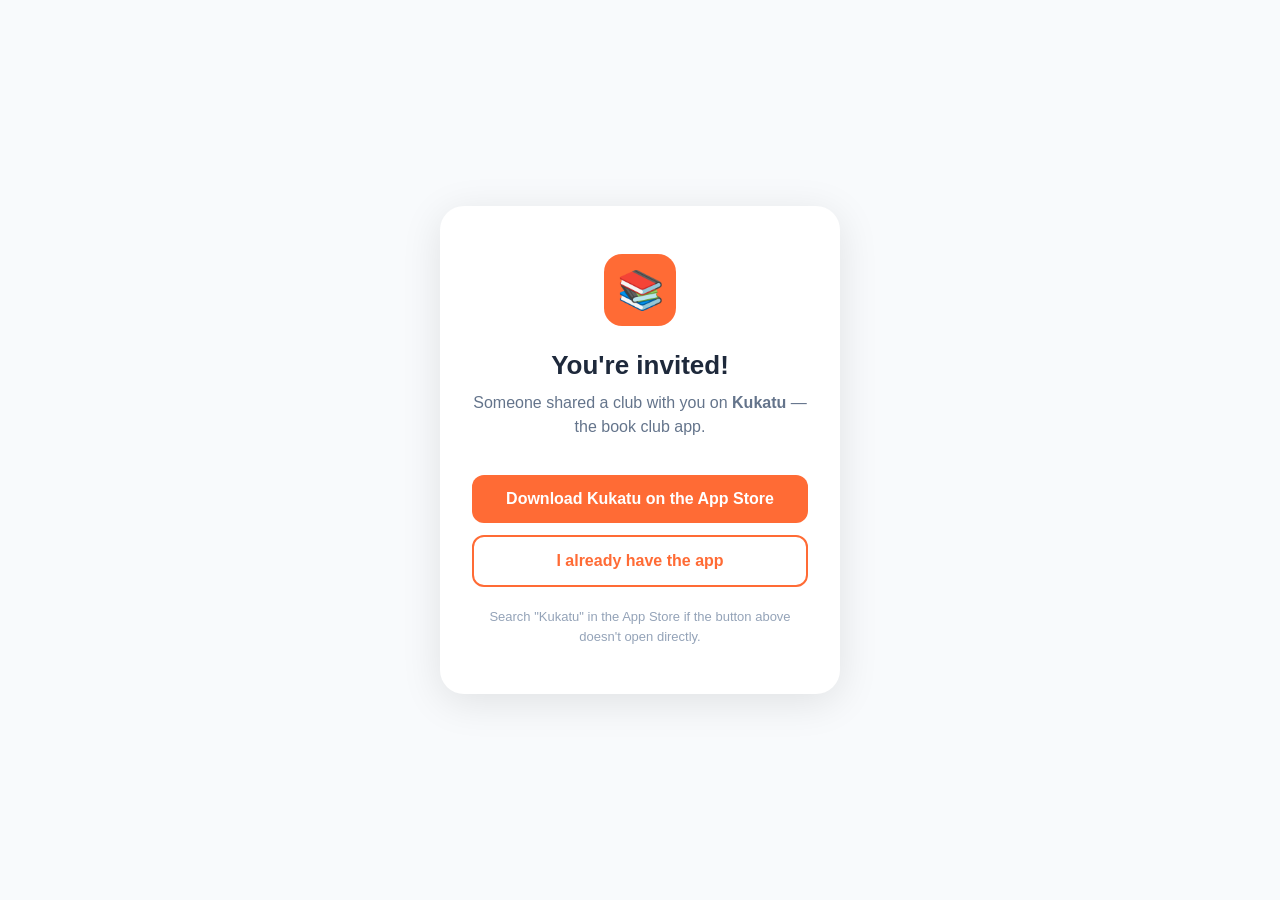
==== join/index.html @ a7cab2c1 "feat: add club invite landing page at /join/ Opens the Kukatu app directly (bookclub:// scheme) or f" ====
<!DOCTYPE html>
<html lang="en">
<head>
  <meta charset="UTF-8" />
  <meta name="viewport" content="width=device-width, initial-scale=1.0" />
  <title>Join Club — Kukatu</title>
  <meta name="apple-itunes-app" content="app-id=6745967029">
  <style>
    *{margin:0;padding:0;box-sizing:border-box}
    body{font-family:-apple-system,BlinkMacSystemFont,"Segoe UI",Roboto,sans-serif;background:#f8fafc;color:#1e293b;min-height:100vh;display:flex;align-items:center;justify-content:center;padding:24px}
    .card{background:white;border-radius:24px;padding:48px 32px;max-width:400px;width:100%;text-align:center;box-shadow:0 8px 40px rgba(0,0,0,.10)}
    .logo{width:72px;height:72px;background:#FF6B35;border-radius:18px;margin:0 auto 24px;font-size:38px;display:flex;align-items:center;justify-content:center}
    h1{font-size:26px;font-weight:700;margin-bottom:10px}
    .sub{font-size:16px;color:#64748b;margin-bottom:36px;line-height:1.5}
    .btn{display:block;background:#FF6B35;color:white;text-decoration:none;padding:15px 28px;border-radius:12px;font-weight:700;font-size:16px;width:100%;margin-bottom:12px;cursor:pointer;border:none;text-align:center}
    .btn-outline{background:transparent;color:#FF6B35;border:2px solid #FF6B35}
    .note{font-size:13px;color:#94a3b8;margin-top:20px;line-height:1.5}
    #store-section{display:none}
  </style>
</head>
<body>
  <div class="card">
    <div class="logo">&#128218;</div>
    <h1>You're invited!</h1>
    <p class="sub">Someone shared a club with you on <strong>Kukatu</strong> — the book club app.</p>

    <div id="open-section">
      <a id="open-btn" class="btn" href="">Open in Kukatu</a>
      <p class="note">If the button doesn't open Kukatu, try opening this link directly in Safari.</p>
    </div>

    <div id="store-section">
      <a id="store-btn" class="btn" href="https://apps.apple.com/app/kukatu/id6745967029">Download Kukatu on the App Store</a>
      <a id="retry-btn" class="btn btn-outline" href="">I already have the app</a>
      <p class="note">Search "Kukatu" in the App Store if the button above doesn't open directly.</p>
    </div>
  </div>

  <script>
    // Read club ID from query string
    var params = new URLSearchParams(window.location.search);
    var clubId = params.get('club') || '';
    // Sanitize: UUID-shaped only
    if (!/^[a-zA-Z0-9\-]{1,36}$/.test(clubId)) clubId = '';

    var appUrl = clubId ? 'bookclub://club/' + clubId : 'bookclub://';
    var timer;

    // Set hrefs
    document.getElementById('open-btn').href = appUrl;
    document.getElementById('retry-btn').href = appUrl;

    // Update Smart App Banner app-argument
    if (clubId) {
      var banner = document.querySelector('meta[name="apple-itunes-app"]');
      if (banner) {
        banner.content = 'app-id=6745967029, app-argument=' + appUrl;
      }
    }

    function showFallback() {
      clearTimeout(timer);
      document.getElementById('open-section').style.display = 'none';
      document.getElementById('store-section').style.display = 'block';
    }

    // Clear timer when app opened (page hidden/blurred)
    function onPageHidden() { clearTimeout(timer); }
    window.addEventListener('pagehide', onPageHidden);
    window.addEventListener('blur', onPageHidden);
    window.addEventListener('visibilitychange', function() {
      if (document.hidden) onPageHidden();
    });

    // Tap "Open in Kukatu" → start fallback countdown
    document.getElementById('open-btn').addEventListener('click', function() {
      if (!clubId) { showFallback(); return; }
      timer = setTimeout(showFallback, 3000);
    });

    // "I already have the app" → go back to open section
    document.getElementById('retry-btn').addEventListener('click', function() {
      document.getElementById('store-section').style.display = 'none';
      document.getElementById('open-section').style.display = 'block';
      timer = setTimeout(showFallback, 3000);
    });

    // No club ID → skip straight to App Store
    if (!clubId) {
      document.getElementById('open-section').style.display = 'none';
      document.getElementById('store-section').style.display = 'block';
    }
  </script>
</body>
</html>
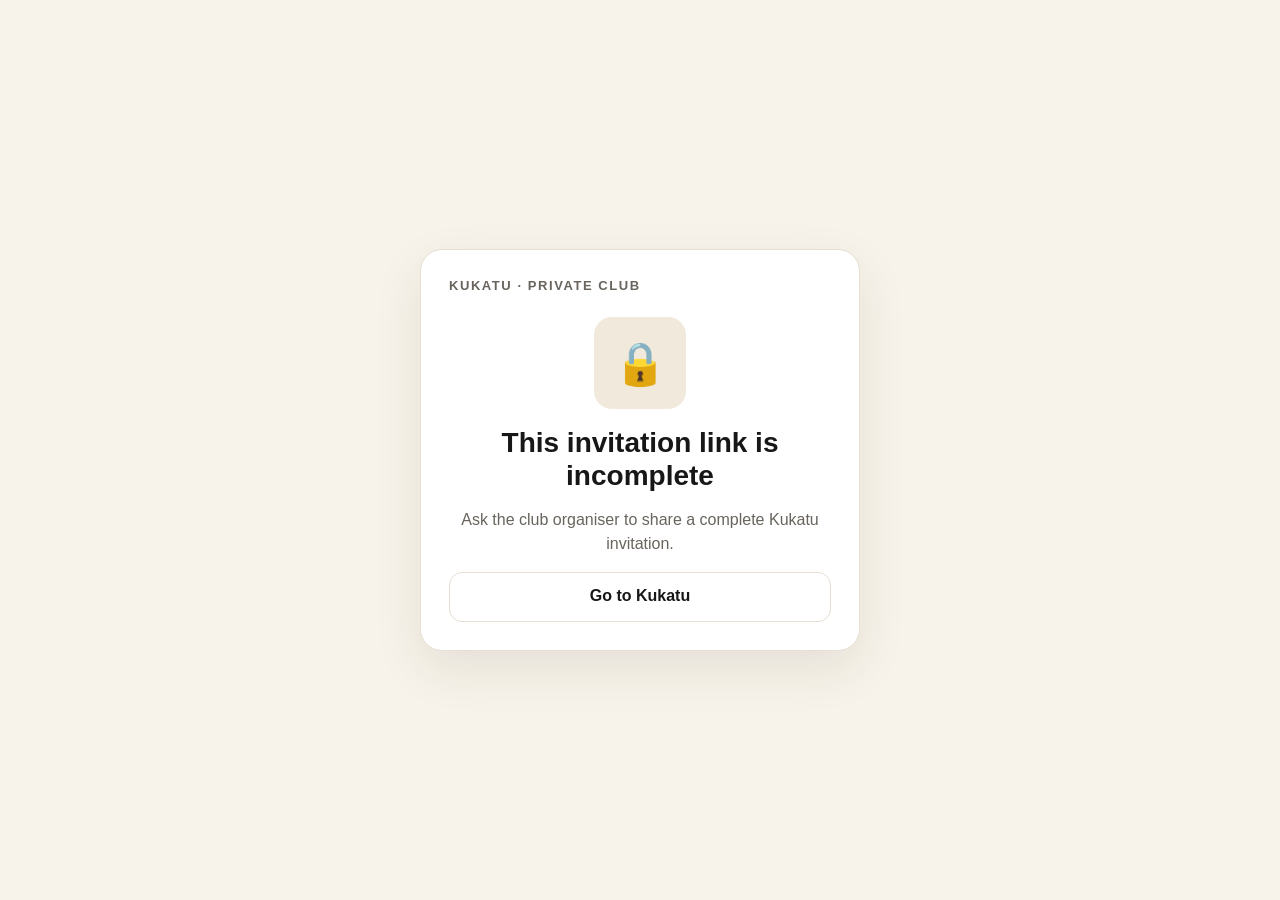
==== commit 50f07ac5: "fix private invite landing and Android app links" ====
--- a/join/index.html
+++ b/join/index.html
@@ -1,95 +1,179 @@
 <!DOCTYPE html>
 <html lang="en">
 <head>
-  <meta charset="UTF-8" />
-  <meta name="viewport" content="width=device-width, initial-scale=1.0" />
-  <title>Join Club — Kukatu</title>
+  <meta charset="UTF-8">
+  <meta name="viewport" content="width=device-width, initial-scale=1">
+  <meta name="referrer" content="no-referrer">
+  <meta name="robots" content="noindex,nofollow">
   <meta name="apple-itunes-app" content="app-id=6745967029">
+  <title>Club invitation — Kukatu</title>
   <style>
-    *{margin:0;padding:0;box-sizing:border-box}
-    body{font-family:-apple-system,BlinkMacSystemFont,"Segoe UI",Roboto,sans-serif;background:#f8fafc;color:#1e293b;min-height:100vh;display:flex;align-items:center;justify-content:center;padding:24px}
-    .card{background:white;border-radius:24px;padding:48px 32px;max-width:400px;width:100%;text-align:center;box-shadow:0 8px 40px rgba(0,0,0,.10)}
-    .logo{width:72px;height:72px;background:#FF6B35;border-radius:18px;margin:0 auto 24px;font-size:38px;display:flex;align-items:center;justify-content:center}
-    h1{font-size:26px;font-weight:700;margin-bottom:10px}
-    .sub{font-size:16px;color:#64748b;margin-bottom:36px;line-height:1.5}
-    .btn{display:block;background:#FF6B35;color:white;text-decoration:none;padding:15px 28px;border-radius:12px;font-weight:700;font-size:16px;width:100%;margin-bottom:12px;cursor:pointer;border:none;text-align:center}
-    .btn-outline{background:transparent;color:#FF6B35;border:2px solid #FF6B35}
-    .note{font-size:13px;color:#94a3b8;margin-top:20px;line-height:1.5}
-    #store-section{display:none}
+    :root{color-scheme:light dark;--amber:#f4b942;--ink:#171717;--muted:#68645d;--card:#fff;--bg:#f7f3ea;--rule:#e6dfd2}
+    *{box-sizing:border-box}
+    body{margin:0;min-height:100vh;display:grid;place-items:center;padding:24px;background:var(--bg);color:var(--ink);font-family:Inter,-apple-system,BlinkMacSystemFont,"Segoe UI",sans-serif}
+    .card{width:min(100%,440px);padding:28px;border:1px solid var(--rule);border-radius:22px;background:var(--card);box-shadow:0 18px 50px rgba(55,44,24,.09)}
+    .brand{font-size:13px;font-weight:800;letter-spacing:.12em;text-transform:uppercase;color:var(--muted)}
+    .art{width:92px;height:92px;margin:24px auto 18px;border-radius:18px;background:#f1eadc;display:grid;place-items:center;overflow:hidden;font-size:42px}
+    .art img{width:100%;height:100%;object-fit:cover}
+    h1{margin:0;text-align:center;font-size:28px;line-height:1.15}
+    .meta,.privacy,.help{text-align:center;color:var(--muted);line-height:1.5}
+    .privacy{font-size:14px;margin:8px 0 22px}
+    .button{display:block;width:100%;min-height:50px;margin-top:10px;padding:14px 18px;border:0;border-radius:13px;background:var(--amber);color:#17130b;text-decoration:none;text-align:center;font-size:16px;font-weight:750;cursor:pointer}
+    .button.secondary{background:transparent;border:1px solid var(--rule);color:var(--ink)}
+    .code-box{margin:22px 0 8px;padding:16px;border:1px solid var(--rule);border-radius:14px;text-align:center}
+    .code-label{font-size:12px;color:var(--muted);text-transform:uppercase;letter-spacing:.08em}
+    #code{display:block;margin:7px 0 10px;font:700 23px ui-monospace,SFMono-Regular,Menlo,monospace;letter-spacing:.1em}
+    .copy{border:0;background:transparent;color:#8a5b00;text-decoration:underline;cursor:pointer;font-weight:650}
+    .help{font-size:13px;margin:18px 0 0}
+    #invite,#invalid{display:none}
+    @media (prefers-color-scheme:dark){:root{--ink:#f5f1e9;--muted:#aaa298;--card:#171717;--bg:#0d0d0d;--rule:#34302a}.copy{color:#f4b942}}
   </style>
 </head>
 <body>
-  <div class="card">
-    <div class="logo">&#128218;</div>
-    <h1>You're invited!</h1>
-    <p class="sub">Someone shared a club with you on <strong>Kukatu</strong> — the book club app.</p>
+  <main class="card">
+    <div class="brand">Kukatu · Private club</div>
+    <section id="checking">
+      <div class="art"><span aria-hidden="true">📚</span></div>
+      <h1>Checking your invitation…</h1>
+      <p class="meta">Kukatu is securely confirming the club details.</p>
+    </section>
+    <section id="invite">
+      <div class="art" id="art"><span aria-hidden="true">📚</span></div>
+      <h1 id="club-name">You’re invited to a book club</h1>
+      <p class="meta">Invitation from <strong id="organizer">a club organiser</strong></p>
+      <p class="privacy" id="privacy">This invitation securely unlocks a private Kukatu club.</p>
 
-    <div id="open-section">
-      <a id="open-btn" class="btn" href="">Open in Kukatu</a>
-      <p class="note">If the button doesn't open Kukatu, try opening this link directly in Safari.</p>
-    </div>
+      <a class="button" id="open-app" href="#">Open in Kukatu</a>
+      <a class="button secondary" href="https://apps.apple.com/app/kukatu/id6745967029">Install on iPhone or iPad</a>
+      <a class="button secondary" href="https://play.google.com/store/apps/details?id=com.kuku.kukubookclub">Install on Android</a>
 
-    <div id="store-section">
-      <a id="store-btn" class="btn" href="https://apps.apple.com/app/kukatu/id6745967029">Download Kukatu on the App Store</a>
-      <a id="retry-btn" class="btn btn-outline" href="">I already have the app</a>
-      <p class="note">Search "Kukatu" in the App Store if the button above doesn't open directly.</p>
-    </div>
-  </div>
+      <div class="code-box" id="code-box">
+        <div class="code-label">Installing first? Keep this code</div>
+        <span id="code">—</span>
+        <button class="copy" id="copy-code" type="button">Copy invitation code</button>
+      </div>
+      <p class="help">After installing, open Kukatu and choose “Have a club invite code?” Your invitation cannot be completed on this webpage.</p>
+    </section>
+    <section id="invalid">
+      <div class="art"><span aria-hidden="true">🔒</span></div>
+      <h1>This invitation link is incomplete</h1>
+      <p class="meta">Ask the club organiser to share a new Kukatu invitation.</p>
+      <a class="button secondary" href="/">Go to Kukatu</a>
+    </section>
+  </main>
+  <script>
+    (async function () {
+      "use strict";
+      var apiUrl = "https://xqpstouclpnsrssyyakj.supabase.co/rest/v1/rpc/get_club_invite_preview";
+      var apiKey = "eyJhbGciOiJIUzI1NiIsInR5cCI6IkpXVCJ9.eyJpc3MiOiJzdXBhYmFzZSIsInJlZiI6InhxcHN0b3VjbHBuc3Jzc3l5YWtqIiwicm9sZSI6ImFub24iLCJpYXQiOjE3NTA4ODIzMTgsImV4cCI6MjA2NjQ1ODMxOH0.uI9aeZer4fZPVzcDZiqA9HM0GP9wtr5tvkMzfSViWSU";
+      var raw = new URLSearchParams(window.location.hash.slice(1));
+      var token = (raw.get("invite") || "").toLowerCase();
+      var code = (raw.get("code") || "").toUpperCase().replace(/[^A-Z0-9]/g, "");
+      var legacyClub = (new URLSearchParams(window.location.search).get("club") || "");
+      var validToken = /^[0-9a-f]{64}$/.test(token);
+      var validCode = /^[A-Z0-9]{10}$/.test(code);
+      var validLegacyClub = /^[0-9a-fA-F-]{36}$/.test(legacyClub);
+      function showInvalid(message) {
+        document.getElementById("checking").style.display = "none";
+        document.getElementById("invite").style.display = "none";
+        document.getElementById("invalid").style.display = "block";
+        if (message) {
+          document.querySelector("#invalid .meta").textContent = message;
+        }
+      }
 
-  <script>
-    // Read club ID from query string
-    var params = new URLSearchParams(window.location.search);
-    var clubId = params.get('club') || '';
-    // Sanitize: UUID-shaped only
-    if (!/^[a-zA-Z0-9\-]{1,36}$/.test(clubId)) clubId = '';
+      function safeText(id, value, fallback) {
+        document.getElementById(id).textContent = value && value.length <= 120 ? value : fallback;
+      }
 
-    var appUrl = clubId ? 'bookclub://club/' + clubId : 'bookclub://';
-    var timer;
+      if (validLegacyClub) {
+        document.getElementById("checking").style.display = "none";
+        document.getElementById("invite").style.display = "block";
+        safeText("club-name", null, "Open this club in Kukatu");
+        safeText("organizer", null, "a Kukatu reader");
+        document.getElementById("code-box").style.display = "none";
+        document.getElementById("privacy").textContent =
+          "Open Kukatu to view this public club.";
+        document.querySelector(".help").textContent =
+          "After installing Kukatu, return to this link to open the club.";
+        document.getElementById("open-app").href = "bookclub://club/" + legacyClub;
+        return;
+      }
 
-    // Set hrefs
-    document.getElementById('open-btn').href = appUrl;
-    document.getElementById('retry-btn').href = appUrl;
+      if (!validToken || !validCode) {
+        showInvalid("Ask the club organiser to share a complete Kukatu invitation.");
+        return;
+      }
 
-    // Update Smart App Banner app-argument
-    if (clubId) {
+      var preview;
+      try {
+        var response = await fetch(apiUrl, {
+          method: "POST",
+          headers: {
+            "apikey": apiKey,
+            "Authorization": "Bearer " + apiKey,
+            "Content-Type": "application/json"
+          },
+          body: JSON.stringify({p_token: token, p_code: code}),
+          referrerPolicy: "no-referrer"
+        });
+        if (!response.ok) throw new Error("preview unavailable");
+        var rows = await response.json();
+        preview = Array.isArray(rows) ? rows[0] : rows;
+      } catch (_) {
+        showInvalid("Kukatu could not check this invitation. Check your connection and try again.");
+        return;
+      }
+      if (!preview || preview.status !== "valid") {
+        var messages = {
+          expired: "This invitation has expired. Ask the club organiser for a new one.",
+          revoked: "This invitation was revoked. Ask the club organiser for a new one.",
+          exhausted: "This invitation has reached its use limit. Ask the organiser for a new one."
+        };
+        showInvalid(messages[preview && preview.status] ||
+          "This invitation is invalid. Ask the club organiser for a new one.");
+        return;
+      }
+
+      document.getElementById("checking").style.display = "none";
+      document.getElementById("invite").style.display = "block";
+      safeText("club-name", preview.club_name, "You’re invited to a book club");
+      safeText("organizer", preview.organizer_name, "a club organiser");
+      document.getElementById("privacy").textContent = preview.is_private
+        ? "This invitation securely unlocks a private Kukatu club."
+        : "Use this invitation to join the club in Kukatu.";
+
+      var image = preview.club_image_url || "";
+      try {
+        var imageUrl = new URL(image);
+        if (imageUrl.protocol === "https:" &&
+            imageUrl.hostname === "xqpstouclpnsrssyyakj.supabase.co") {
+          var img = document.createElement("img");
+          img.alt = "";
+          img.referrerPolicy = "no-referrer";
+          img.src = imageUrl.toString();
+          var art = document.getElementById("art");
+          art.textContent = "";
+          art.appendChild(img);
+        }
+      } catch (_) {}
+
+      var formattedCode = code.slice(0, 5) + "-" + code.slice(5);
+      document.getElementById("code").textContent = formattedCode;
+      var appUrl = "bookclub://invite#invite=" + encodeURIComponent(token) +
+        "&code=" + encodeURIComponent(code);
+      document.getElementById("open-app").href = appUrl;
       var banner = document.querySelector('meta[name="apple-itunes-app"]');
-      if (banner) {
-        banner.content = 'app-id=6745967029, app-argument=' + appUrl;
-      }
-    }
+      banner.content = "app-id=6745967029, app-argument=" + appUrl;
 
-    function showFallback() {
-      clearTimeout(timer);
-      document.getElementById('open-section').style.display = 'none';
-      document.getElementById('store-section').style.display = 'block';
-    }
-
-    // Clear timer when app opened (page hidden/blurred)
-    function onPageHidden() { clearTimeout(timer); }
-    window.addEventListener('pagehide', onPageHidden);
-    window.addEventListener('blur', onPageHidden);
-    window.addEventListener('visibilitychange', function() {
-      if (document.hidden) onPageHidden();
-    });
-
-    // Tap "Open in Kukatu" → start fallback countdown
-    document.getElementById('open-btn').addEventListener('click', function() {
-      if (!clubId) { showFallback(); return; }
-      timer = setTimeout(showFallback, 3000);
-    });
-
-    // "I already have the app" → go back to open section
-    document.getElementById('retry-btn').addEventListener('click', function() {
-      document.getElementById('store-section').style.display = 'none';
-      document.getElementById('open-section').style.display = 'block';
-      timer = setTimeout(showFallback, 3000);
-    });
-
-    // No club ID → skip straight to App Store
-    if (!clubId) {
-      document.getElementById('open-section').style.display = 'none';
-      document.getElementById('store-section').style.display = 'block';
-    }
+      document.getElementById("copy-code").addEventListener("click", function () {
+        navigator.clipboard.writeText(formattedCode).then(function () {
+          document.getElementById("copy-code").textContent = "Copied";
+        }).catch(function () {
+          window.prompt("Copy this invitation code:", formattedCode);
+        });
+      });
+    }());
   </script>
 </body>
 </html>
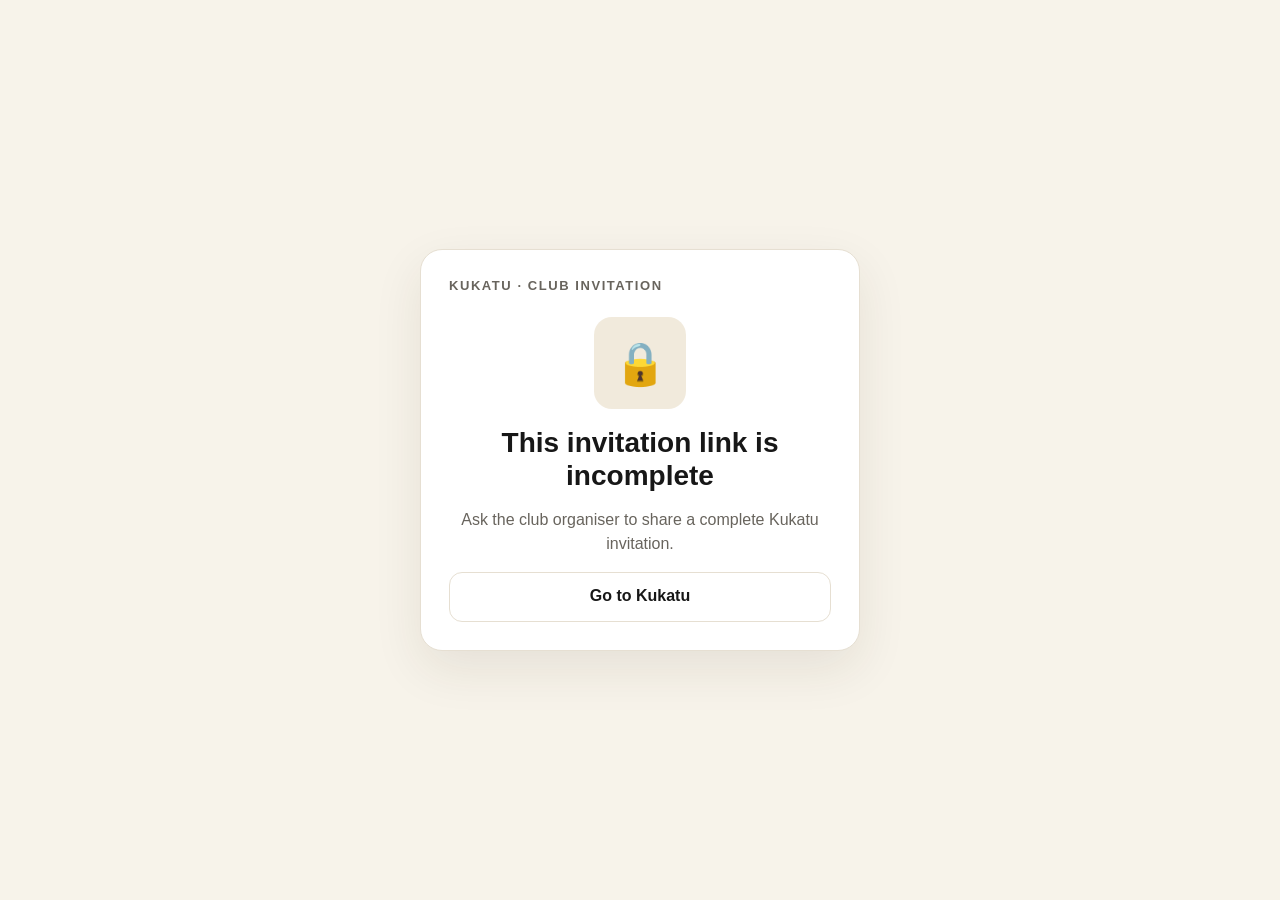
==== commit 391cf8dc: "Correct store links, iPad claims, terms text and the invite page The launch update shipped three thi" ====
--- a/join/index.html
+++ b/join/index.html
@@ -18,33 +18,38 @@
     h1{margin:0;text-align:center;font-size:28px;line-height:1.15}
     .meta,.privacy,.help{text-align:center;color:var(--muted);line-height:1.5}
     .privacy{font-size:14px;margin:8px 0 22px}
-    .button{display:block;width:100%;min-height:50px;margin-top:10px;padding:14px 18px;border:0;border-radius:13px;background:var(--amber);color:#17130b;text-decoration:none;text-align:center;font-size:16px;font-weight:750;cursor:pointer}
+    .button{display:block;width:100%;min-height:50px;margin-top:10px;padding:14px 18px;border:0;border-radius:13px;background:var(--amber);color:#17130b;text-decoration:none;text-align:center;font-size:16px;font-weight:750;cursor:pointer;font-family:inherit}
     .button.secondary{background:transparent;border:1px solid var(--rule);color:var(--ink)}
     .code-box{margin:22px 0 8px;padding:16px;border:1px solid var(--rule);border-radius:14px;text-align:center}
     .code-label{font-size:12px;color:var(--muted);text-transform:uppercase;letter-spacing:.08em}
     #code{display:block;margin:7px 0 10px;font:700 23px ui-monospace,SFMono-Regular,Menlo,monospace;letter-spacing:.1em}
-    .copy{border:0;background:transparent;color:#8a5b00;text-decoration:underline;cursor:pointer;font-weight:650}
+    .copy{border:0;background:transparent;color:#8a5b00;text-decoration:underline;cursor:pointer;font-weight:650;font-family:inherit;font-size:15px}
     .help{font-size:13px;margin:18px 0 0}
-    #invite,#invalid{display:none}
+    [hidden]{display:none !important}
+    .sr-only{position:absolute;width:1px;height:1px;margin:-1px;padding:0;overflow:hidden;clip:rect(0 0 0 0);white-space:nowrap;border:0}
     @media (prefers-color-scheme:dark){:root{--ink:#f5f1e9;--muted:#aaa298;--card:#171717;--bg:#0d0d0d;--rule:#34302a}.copy{color:#f4b942}}
   </style>
 </head>
 <body>
   <main class="card">
-    <div class="brand">Kukatu · Private club</div>
+    <div class="brand">Kukatu · Club invitation</div>
+
+    <p id="status" class="sr-only" role="status" aria-live="polite"></p>
+
     <section id="checking">
       <div class="art"><span aria-hidden="true">📚</span></div>
       <h1>Checking your invitation…</h1>
-      <p class="meta">Kukatu is securely confirming the club details.</p>
-    </section>
-    <section id="invite">
+      <p class="meta">Kukatu is confirming the club details.</p>
+    </section>
+
+    <section id="invite" hidden>
       <div class="art" id="art"><span aria-hidden="true">📚</span></div>
       <h1 id="club-name">You’re invited to a book club</h1>
-      <p class="meta">Invitation from <strong id="organizer">a club organiser</strong></p>
-      <p class="privacy" id="privacy">This invitation securely unlocks a private Kukatu club.</p>
+      <p class="meta" id="organizer-line">Invitation from <strong id="organizer">a club organiser</strong></p>
+      <p class="privacy" id="privacy">This invitation unlocks a private Kukatu club.</p>
 
       <a class="button" id="open-app" href="#">Open in Kukatu</a>
-      <a class="button secondary" href="https://apps.apple.com/app/kukatu/id6745967029">Install on iPhone or iPad</a>
+      <a class="button secondary" href="https://apps.apple.com/app/kukatu/id6745967029">Install on iPhone</a>
       <a class="button secondary" href="https://play.google.com/store/apps/details?id=com.kuku.kukubookclub">Install on Android</a>
 
       <div class="code-box" id="code-box">
@@ -52,127 +57,235 @@
         <span id="code">—</span>
         <button class="copy" id="copy-code" type="button">Copy invitation code</button>
       </div>
-      <p class="help">After installing, open Kukatu and choose “Have a club invite code?” Your invitation cannot be completed on this webpage.</p>
-    </section>
-    <section id="invalid">
+      <p class="help" id="invite-help">After installing, open Kukatu and choose “Have a club invite code?” Your invitation cannot be completed on this webpage.</p>
+    </section>
+
+    <section id="invalid" hidden>
       <div class="art"><span aria-hidden="true">🔒</span></div>
-      <h1>This invitation link is incomplete</h1>
-      <p class="meta">Ask the club organiser to share a new Kukatu invitation.</p>
+      <h1 id="invalid-title">This invitation cannot be used</h1>
+      <p class="meta" id="invalid-message">Ask the club organiser to share a new Kukatu invitation.</p>
       <a class="button secondary" href="/">Go to Kukatu</a>
     </section>
+
+    <section id="error" hidden>
+      <div class="art"><span aria-hidden="true">📡</span></div>
+      <h1>Kukatu couldn’t check this invitation</h1>
+      <p class="meta" id="error-message">Check your connection and try again. Your invitation is probably still fine.</p>
+      <button class="button" id="retry" type="button">Try again</button>
+      <a class="button secondary" href="/">Go to Kukatu</a>
+    </section>
   </main>
+
   <script>
-    (async function () {
+    (function () {
       "use strict";
-      var apiUrl = "https://xqpstouclpnsrssyyakj.supabase.co/rest/v1/rpc/get_club_invite_preview";
-      var apiKey = "eyJhbGciOiJIUzI1NiIsInR5cCI6IkpXVCJ9.eyJpc3MiOiJzdXBhYmFzZSIsInJlZiI6InhxcHN0b3VjbHBuc3Jzc3l5YWtqIiwicm9sZSI6ImFub24iLCJpYXQiOjE3NTA4ODIzMTgsImV4cCI6MjA2NjQ1ODMxOH0.uI9aeZer4fZPVzcDZiqA9HM0GP9wtr5tvkMzfSViWSU";
-      var raw = new URLSearchParams(window.location.hash.slice(1));
-      var token = (raw.get("invite") || "").toLowerCase();
-      var code = (raw.get("code") || "").toUpperCase().replace(/[^A-Z0-9]/g, "");
-      var legacyClub = (new URLSearchParams(window.location.search).get("club") || "");
-      var validToken = /^[0-9a-f]{64}$/.test(token);
-      var validCode = /^[A-Z0-9]{10}$/.test(code);
-      var validLegacyClub = /^[0-9a-fA-F-]{36}$/.test(legacyClub);
-      function showInvalid(message) {
-        document.getElementById("checking").style.display = "none";
-        document.getElementById("invite").style.display = "none";
-        document.getElementById("invalid").style.display = "block";
-        if (message) {
-          document.querySelector("#invalid .meta").textContent = message;
+
+      var API_URL = "https://xqpstouclpnsrssyyakj.supabase.co/rest/v1/rpc/get_club_invite_preview";
+      var API_KEY = "eyJhbGciOiJIUzI1NiIsInR5cCI6IkpXVCJ9.eyJpc3MiOiJzdXBhYmFzZSIsInJlZiI6InhxcHN0b3VjbHBuc3Jzc3l5YWtqIiwicm9sZSI6ImFub24iLCJpYXQiOjE3NTA4ODIzMTgsImV4cCI6MjA2NjQ1ODMxOH0.uI9aeZer4fZPVzcDZiqA9HM0GP9wtr5tvkMzfSViWSU";
+      var IMAGE_HOST = "xqpstouclpnsrssyyakj.supabase.co";
+      var TIMEOUT_MS = 10000;
+
+      var $ = function (id) { return document.getElementById(id); };
+
+      // The RPC matches on token OR code -- either alone identifies an
+      // invitation -- so the page must accept whichever one the link carries.
+      var fragment = new URLSearchParams(window.location.hash.slice(1));
+      var token = (fragment.get("invite") || fragment.get("token") || "").trim().toLowerCase();
+      var code = (fragment.get("code") || "").toUpperCase().replace(/[^A-Z0-9]/g, "");
+      var hasToken = /^[0-9a-f]{64}$/.test(token);
+      var hasCode = /^[A-Z0-9]{10}$/.test(code);
+      var hasCredential = hasToken || hasCode;
+
+      var legacyClub = new URLSearchParams(window.location.search).get("club") || "";
+      var hasLegacyClub =
+        /^[0-9a-f]{8}-[0-9a-f]{4}-[0-9a-f]{4}-[0-9a-f]{4}-[0-9a-f]{12}$/i.test(legacyClub);
+
+      var SECTIONS = ["checking", "invite", "invalid", "error"];
+
+      function show(id, announcement) {
+        SECTIONS.forEach(function (name) { $(name).hidden = name !== id; });
+        $("status").textContent = announcement || "";
+      }
+
+      function showInvalid(title, message) {
+        $("invalid-title").textContent = title;
+        $("invalid-message").textContent = message;
+        show("invalid", title + " " + message);
+      }
+
+      function showError(message) {
+        $("error-message").textContent = message;
+        show("error", "Kukatu couldn’t check this invitation. " + message);
+      }
+
+      function safeText(id, value, fallback) {
+        $(id).textContent = value && value.length <= 120 ? value : fallback;
+      }
+
+      function deepLink() {
+        var parts = [];
+        if (hasToken) parts.push("invite=" + encodeURIComponent(token));
+        if (hasCode) parts.push("code=" + encodeURIComponent(code));
+        return "bookclub://invite#" + parts.join("&");
+      }
+
+      function wireCopyButton(formatted) {
+        $("copy-code").addEventListener("click", function () {
+          var button = $("copy-code");
+          var clipboard = navigator.clipboard;
+          if (!clipboard || typeof clipboard.writeText !== "function") {
+            window.prompt("Copy this invitation code:", formatted);
+            return;
+          }
+          clipboard.writeText(formatted).then(function () {
+            button.textContent = "Copied";
+            $("status").textContent = "Invitation code copied.";
+          }).catch(function () {
+            window.prompt("Copy this invitation code:", formatted);
+          });
+        });
+      }
+
+      // --- Legacy ?club= links -------------------------------------------
+      // These carry no credential of any kind, so nothing about the club can
+      // be verified here. The page must not assert that the club exists, that
+      // it is public, or that the visitor may see it -- only the app can
+      // answer that. A real invitation always wins over this fallback.
+      function showLegacyClub() {
+        $("organizer-line").hidden = true;
+        $("code-box").hidden = true;
+        safeText("club-name", null, "Open this club in Kukatu");
+        $("privacy").textContent =
+          "This link points to a club in Kukatu. Open the app to see the club and whether you can join it.";
+        $("invite-help").textContent =
+          "If you don’t have Kukatu yet, install it and open this link again.";
+        $("open-app").href = "bookclub://club/" + encodeURIComponent(legacyClub);
+        show("invite", "Open this club in Kukatu.");
+      }
+
+      function showInvite(preview) {
+        safeText("club-name", preview.club_name, "You’re invited to a book club");
+        safeText("organizer", preview.organizer_name, "a club organiser");
+        $("privacy").textContent = preview.is_private
+          ? "This invitation unlocks a private Kukatu club."
+          : "Use this invitation to join the club in Kukatu.";
+
+        try {
+          var imageUrl = new URL(preview.club_image_url || "");
+          if (imageUrl.protocol === "https:" && imageUrl.hostname === IMAGE_HOST) {
+            var img = document.createElement("img");
+            img.alt = "";
+            img.referrerPolicy = "no-referrer";
+            img.src = imageUrl.toString();
+            var art = $("art");
+            art.textContent = "";
+            art.appendChild(img);
+          }
+        } catch (_) { /* no usable club image; keep the placeholder */ }
+
+        var appUrl = deepLink();
+        $("open-app").href = appUrl;
+        var banner = document.querySelector('meta[name="apple-itunes-app"]');
+        if (banner) banner.content = "app-id=6745967029, app-argument=" + appUrl;
+
+        if (hasCode) {
+          var formatted = code.slice(0, 5) + "-" + code.slice(5);
+          $("code").textContent = formatted;
+          wireCopyButton(formatted);
+        } else {
+          // A token-only link has no code to type in by hand.
+          $("code-box").hidden = true;
+          $("invite-help").textContent =
+            "Install Kukatu, then open this link again to accept the invitation.";
         }
-      }
-
-      function safeText(id, value, fallback) {
-        document.getElementById(id).textContent = value && value.length <= 120 ? value : fallback;
-      }
-
-      if (validLegacyClub) {
-        document.getElementById("checking").style.display = "none";
-        document.getElementById("invite").style.display = "block";
-        safeText("club-name", null, "Open this club in Kukatu");
-        safeText("organizer", null, "a Kukatu reader");
-        document.getElementById("code-box").style.display = "none";
-        document.getElementById("privacy").textContent =
-          "Open Kukatu to view this public club.";
-        document.querySelector(".help").textContent =
-          "After installing Kukatu, return to this link to open the club.";
-        document.getElementById("open-app").href = "bookclub://club/" + legacyClub;
-        return;
-      }
-
-      if (!validToken || !validCode) {
-        showInvalid("Ask the club organiser to share a complete Kukatu invitation.");
-        return;
-      }
-
-      var preview;
-      try {
-        var response = await fetch(apiUrl, {
+
+        show("invite", "You have been invited to " + $("club-name").textContent + ".");
+      }
+
+      // --- Preview lookup --------------------------------------------------
+      // Rejects distinguish "we could not ask" from "the answer was no": only
+      // the former offers Retry, because retrying a revoked invitation cannot
+      // change its status and saying otherwise wastes the visitor's time.
+      function fetchPreview() {
+        var controller = new AbortController();
+        var timer = setTimeout(function () { controller.abort(); }, TIMEOUT_MS);
+        var body = {};
+        if (hasToken) body.p_token = token;
+        if (hasCode) body.p_code = code;
+
+        return fetch(API_URL, {
           method: "POST",
           headers: {
-            "apikey": apiKey,
-            "Authorization": "Bearer " + apiKey,
+            "apikey": API_KEY,
+            "Authorization": "Bearer " + API_KEY,
             "Content-Type": "application/json"
           },
-          body: JSON.stringify({p_token: token, p_code: code}),
-          referrerPolicy: "no-referrer"
+          body: JSON.stringify(body),
+          referrerPolicy: "no-referrer",
+          signal: controller.signal
+        }).then(function (response) {
+          if (!response.ok) {
+            var error = new Error("preview request failed");
+            error.retryable = true;
+            throw error;
+          }
+          return response.json();
+        }).then(function (rows) {
+          return Array.isArray(rows) ? rows[0] : rows;
+        }).finally(function () {
+          clearTimeout(timer);
         });
-        if (!response.ok) throw new Error("preview unavailable");
-        var rows = await response.json();
-        preview = Array.isArray(rows) ? rows[0] : rows;
-      } catch (_) {
-        showInvalid("Kukatu could not check this invitation. Check your connection and try again.");
-        return;
-      }
-      if (!preview || preview.status !== "valid") {
-        var messages = {
-          expired: "This invitation has expired. Ask the club organiser for a new one.",
-          revoked: "This invitation was revoked. Ask the club organiser for a new one.",
-          exhausted: "This invitation has reached its use limit. Ask the organiser for a new one."
-        };
-        showInvalid(messages[preview && preview.status] ||
-          "This invitation is invalid. Ask the club organiser for a new one.");
-        return;
-      }
-
-      document.getElementById("checking").style.display = "none";
-      document.getElementById("invite").style.display = "block";
-      safeText("club-name", preview.club_name, "You’re invited to a book club");
-      safeText("organizer", preview.organizer_name, "a club organiser");
-      document.getElementById("privacy").textContent = preview.is_private
-        ? "This invitation securely unlocks a private Kukatu club."
-        : "Use this invitation to join the club in Kukatu.";
-
-      var image = preview.club_image_url || "";
-      try {
-        var imageUrl = new URL(image);
-        if (imageUrl.protocol === "https:" &&
-            imageUrl.hostname === "xqpstouclpnsrssyyakj.supabase.co") {
-          var img = document.createElement("img");
-          img.alt = "";
-          img.referrerPolicy = "no-referrer";
-          img.src = imageUrl.toString();
-          var art = document.getElementById("art");
-          art.textContent = "";
-          art.appendChild(img);
+      }
+
+      var TERMINAL = {
+        expired: {
+          title: "This invitation has expired",
+          message: "Ask the club organiser for a new Kukatu invitation."
+        },
+        revoked: {
+          title: "This invitation was revoked",
+          message: "Ask the club organiser for a new Kukatu invitation."
+        },
+        exhausted: {
+          title: "This invitation has been fully used",
+          message: "It reached its limit of joins. Ask the organiser for a new one."
+        },
+        invalid: {
+          title: "This invitation is not valid",
+          message: "Ask the club organiser to share a new Kukatu invitation."
         }
-      } catch (_) {}
-
-      var formattedCode = code.slice(0, 5) + "-" + code.slice(5);
-      document.getElementById("code").textContent = formattedCode;
-      var appUrl = "bookclub://invite#invite=" + encodeURIComponent(token) +
-        "&code=" + encodeURIComponent(code);
-      document.getElementById("open-app").href = appUrl;
-      var banner = document.querySelector('meta[name="apple-itunes-app"]');
-      banner.content = "app-id=6745967029, app-argument=" + appUrl;
-
-      document.getElementById("copy-code").addEventListener("click", function () {
-        navigator.clipboard.writeText(formattedCode).then(function () {
-          document.getElementById("copy-code").textContent = "Copied";
-        }).catch(function () {
-          window.prompt("Copy this invitation code:", formattedCode);
+      };
+
+      function attempt() {
+        show("checking", "Checking your invitation.");
+        fetchPreview().then(function (preview) {
+          if (preview && preview.status === "valid") {
+            showInvite(preview);
+            return;
+          }
+          var outcome = (preview && TERMINAL[preview.status]) || TERMINAL.invalid;
+          showInvalid(outcome.title, outcome.message);
+        }).catch(function (error) {
+          showError(
+            error && error.name === "AbortError"
+              ? "Kukatu took too long to respond. Your invitation is probably still fine."
+              : "Check your connection and try again. Your invitation is probably still fine."
+          );
         });
-      });
+      }
+
+      $("retry").addEventListener("click", attempt);
+
+      if (hasCredential) {
+        attempt();
+      } else if (hasLegacyClub) {
+        showLegacyClub();
+      } else {
+        showInvalid(
+          "This invitation link is incomplete",
+          "Ask the club organiser to share a complete Kukatu invitation."
+        );
+      }
     }());
   </script>
 </body>
